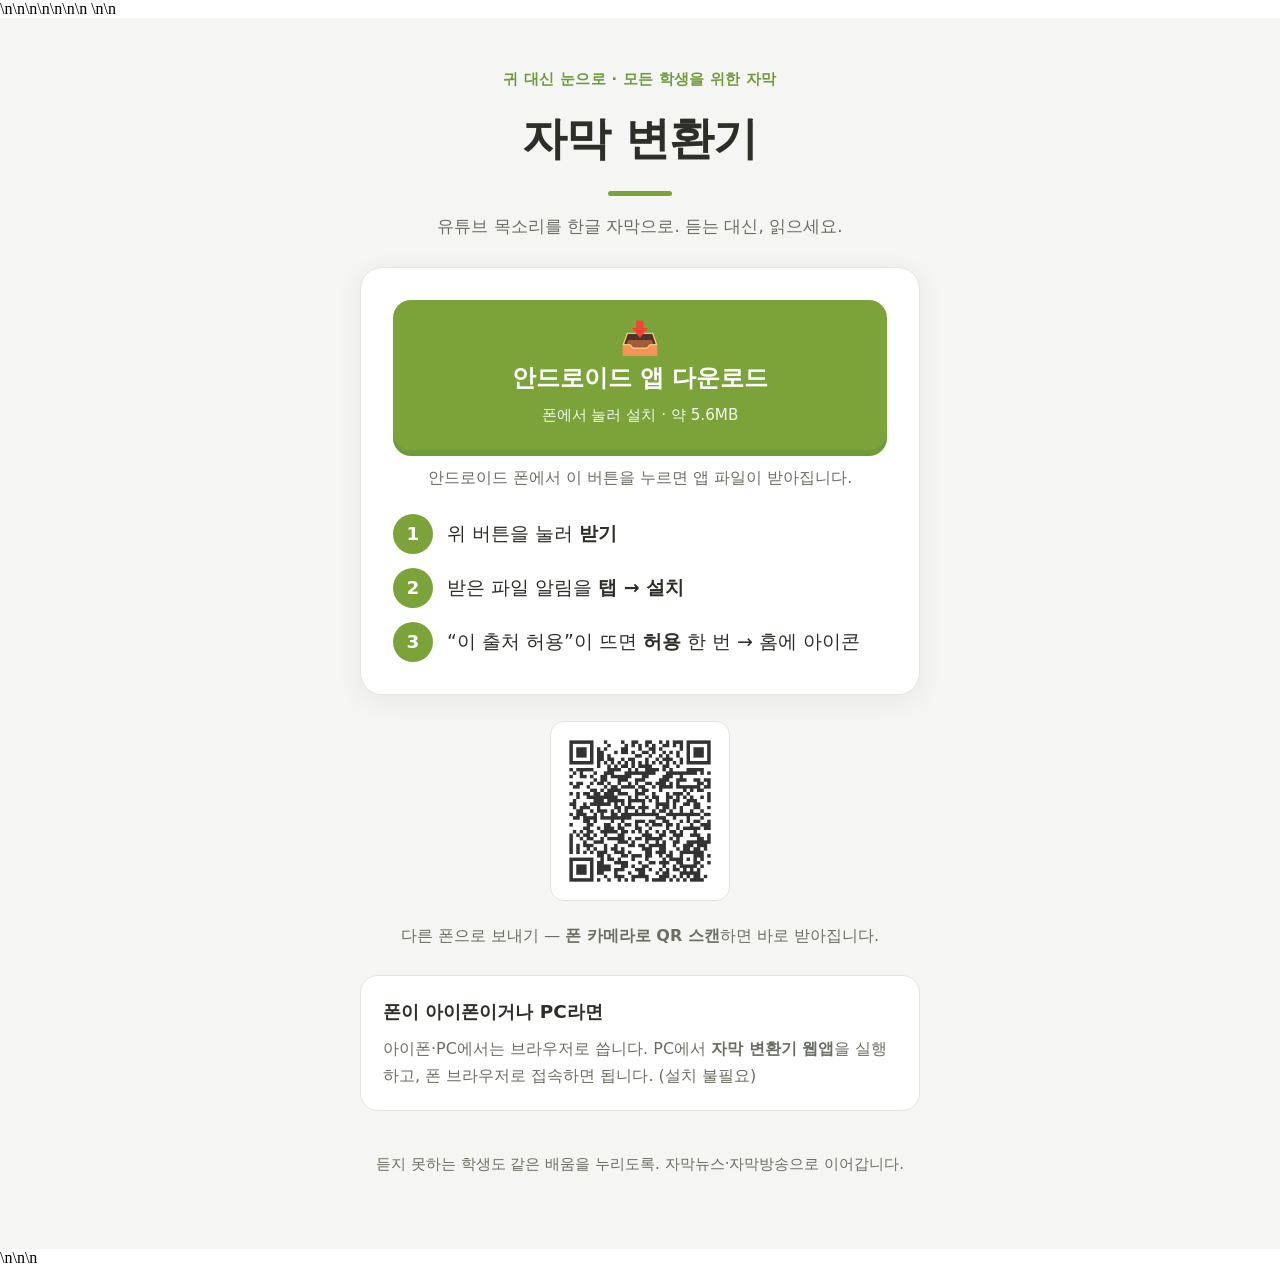
==== youtube-subtitle-converter/download.html @ 90a8859f "docs(subtitle-converter): accessible one-tap download landing page For students and disabled users w" ====
<!doctype html>\n<html lang="ko">\n<head>\n<meta charset="utf-8">\n<meta name="viewport" content="width=device-width, initial-scale=1">\n<title>자막 변환기 — 앱 다운로드</title>\n<meta name="theme-color" content="#88B04B">\n<style>
  :root{
    --bg:#F5F5F3; --card:#FFFFFF; --ink:#2C2E27; --muted:#6B6F63;
    --green:#7BA33A; --green-strong:#6F9A3B; --green-ink:#FFFFFF;
    --line:#E4E5DE; --ring:#3C5A16;
  }
  @media (prefers-color-scheme:dark){
    :root{ --bg:#181A15; --card:#22251D; --ink:#EDEFE6; --muted:#A6AB98;
      --green:#9FD24E; --green-strong:#B4E06A; --green-ink:#14210A;
      --line:#333829; --ring:#B4E06A; }
  }
  :root[data-theme="light"]{ --bg:#F5F5F3; --card:#FFFFFF; --ink:#2C2E27; --muted:#6B6F63;
    --green:#7BA33A; --green-strong:#6F9A3B; --green-ink:#FFFFFF; --line:#E4E5DE; --ring:#3C5A16; }
  :root[data-theme="dark"]{ --bg:#181A15; --card:#22251D; --ink:#EDEFE6; --muted:#A6AB98;
    --green:#9FD24E; --green-strong:#B4E06A; --green-ink:#14210A; --line:#333829; --ring:#B4E06A; }

  *{box-sizing:border-box}
  body{margin:0}
  .wrap{
    font-family:"Pretendard","Apple SD Gothic Neo","Malgun Gothic",system-ui,sans-serif;
    background:var(--bg); color:var(--ink); min-height:100vh;
    padding:clamp(20px,5vw,48px) 18px 56px;
    display:flex; flex-direction:column; align-items:center; gap:26px;
    font-size:19px; line-height:1.7; -webkit-font-smoothing:antialiased;
  }
  .hero{text-align:center; max-width:560px}
  .eyebrow{color:var(--green-strong); font-weight:700; letter-spacing:.02em;
    font-size:.92rem; margin:0 0 10px}
  .hero h1{font-size:clamp(2.1rem,7vw,2.8rem); margin:0; font-weight:800;
    letter-spacing:-.02em; text-wrap:balance}
  .hero h1::after{content:""; display:block; width:64px; height:5px;
    background:var(--green); border-radius:3px; margin:14px auto 0}
  .hero .sub{color:var(--muted); margin:16px 0 0; font-size:1.05rem}

  .card{width:100%; max-width:560px; background:var(--card);
    border:1px solid var(--line); border-radius:22px;
    padding:clamp(20px,5vw,32px); box-shadow:0 6px 28px rgba(0,0,0,.06)}

  .download{
    display:flex; flex-direction:column; align-items:center; gap:4px;
    text-decoration:none; background:var(--green); color:var(--green-ink);
    border-radius:18px; padding:22px 20px; min-height:112px; justify-content:center;
    box-shadow:0 6px 0 var(--green-strong); transition:transform .08s, box-shadow .08s;
  }
  .download:hover{filter:saturate(1.05)}
  .download:active{transform:translateY(4px); box-shadow:0 2px 0 var(--green-strong)}
  .download:focus-visible{outline:4px solid var(--ring); outline-offset:4px}
  .dl-emoji{font-size:2rem; line-height:1}
  .dl-main{font-size:1.5rem; font-weight:800}
  .dl-sub{font-size:.95rem; opacity:.92}
  .hint{text-align:center; color:var(--muted); margin:14px 0 0; font-size:1rem}

  .steps{list-style:none; margin:22px 0 0; padding:0; display:flex; flex-direction:column; gap:14px}
  .steps li{display:flex; align-items:center; gap:14px}
  .steps .n{flex:0 0 auto; width:40px; height:40px; border-radius:50%;
    background:var(--green); color:var(--green-ink); font-weight:800;
    display:grid; place-items:center; font-size:1.15rem}
  .steps b{font-weight:800}

  .qr{width:100%; max-width:560px; text-align:center; color:var(--muted)}
  .qr img{width:180px; height:180px; border-radius:14px; background:#fff; padding:8px;
    border:1px solid var(--line)}
  .qr p{margin:12px 0 0; font-size:1rem}

  .alt{width:100%; max-width:560px; background:var(--card); border:1px solid var(--line);
    border-radius:18px; padding:20px 22px}
  .alt h2{margin:0 0 8px; font-size:1.15rem}
  .alt p{margin:0; color:var(--muted); font-size:1rem}

  .foot{max-width:560px; text-align:center; color:var(--muted); font-size:.95rem}
  @media (prefers-reduced-motion:reduce){ .download{transition:none} }
</style>
</head>\n<body>\n<div class="wrap">
  <header class="hero">
    <p class="eyebrow">귀 대신 눈으로 · 모든 학생을 위한 자막</p>
    <h1>자막 변환기</h1>
    <p class="sub">유튜브 목소리를 한글 자막으로. 듣는 대신, 읽으세요.</p>
  </header>

  <main class="card" aria-label="앱 다운로드">
    <a class="download" href="https://github.com/rainbowww/skills/releases/download/android-latest/subtitle-converter.apk" aria-label="안드로이드 자막 변환기 앱 다운로드(APK)">
      <span class="dl-emoji" aria-hidden="true">📥</span>
      <span class="dl-main">안드로이드 앱 다운로드</span>
      <span class="dl-sub">폰에서 눌러 설치 · 약 5.6MB</span>
    </a>
    <p class="hint">안드로이드 폰에서 이 버튼을 누르면 앱 파일이 받아집니다.</p>

    <ol class="steps">
      <li><span class="n" aria-hidden="true">1</span><span>위 버튼을 눌러 <b>받기</b></span></li>
      <li><span class="n" aria-hidden="true">2</span><span>받은 파일 알림을 <b>탭 → 설치</b></span></li>
      <li><span class="n" aria-hidden="true">3</span><span>“이 출처 허용”이 뜨면 <b>허용</b> 한 번 → 홈에 아이콘</span></li>
    </ol>
  </main>

  <section class="qr" aria-label="다른 폰으로 보내기">
    <img src="[data-uri]" width="180" height="180"
         alt="자막 변환기 앱 다운로드 QR 코드" />
    <p>다른 폰으로 보내기 — <b>폰 카메라로 QR 스캔</b>하면 바로 받아집니다.</p>
  </section>

  <section class="alt" aria-label="다른 방법">
    <h2>폰이 아이폰이거나 PC라면</h2>
    <p>아이폰·PC에서는 브라우저로 씁니다. PC에서 <b>자막 변환기 웹앱</b>을 실행하고,
       폰 브라우저로 접속하면 됩니다. (설치 불필요)</p>
  </section>

  <footer class="foot">
    <p>듣지 못하는 학생도 같은 배움을 누리도록. 자막뉴스·자막방송으로 이어갑니다.</p>
  </footer>
</div>\n</body>\n</html>\n
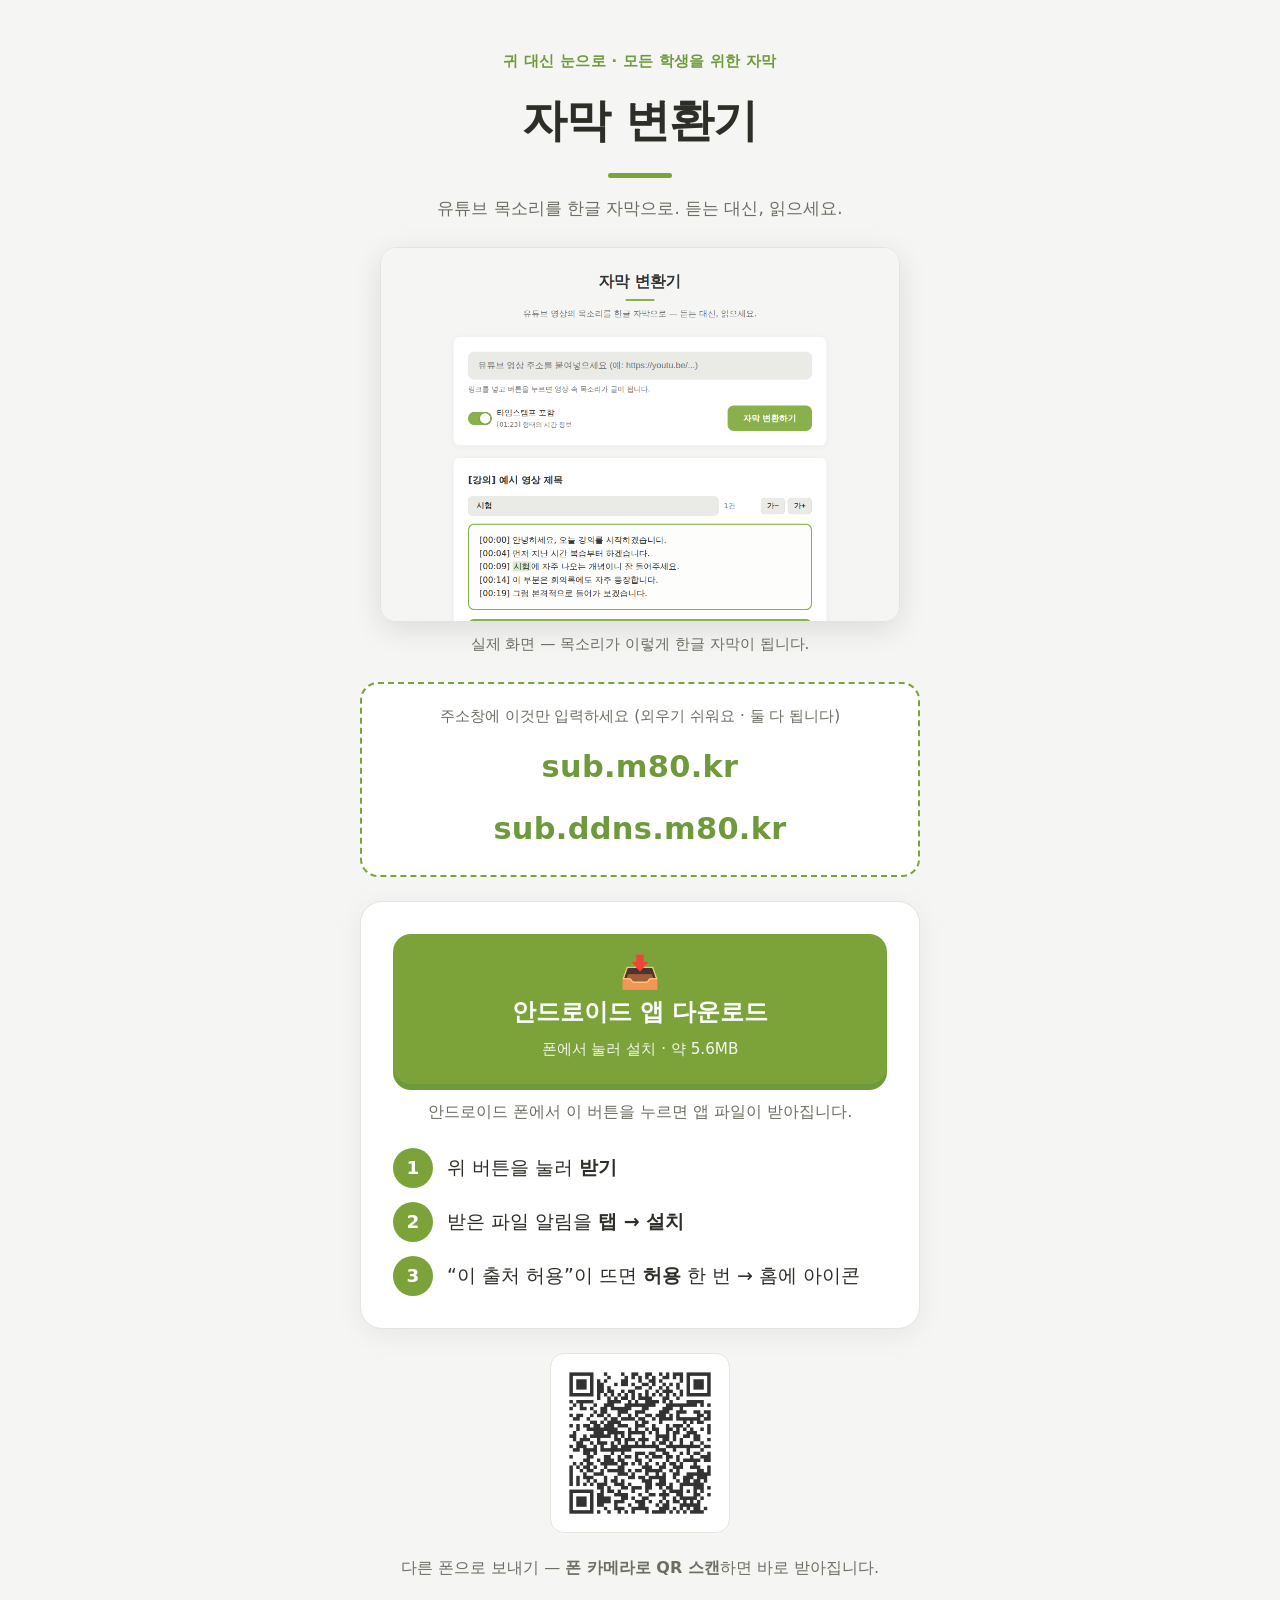
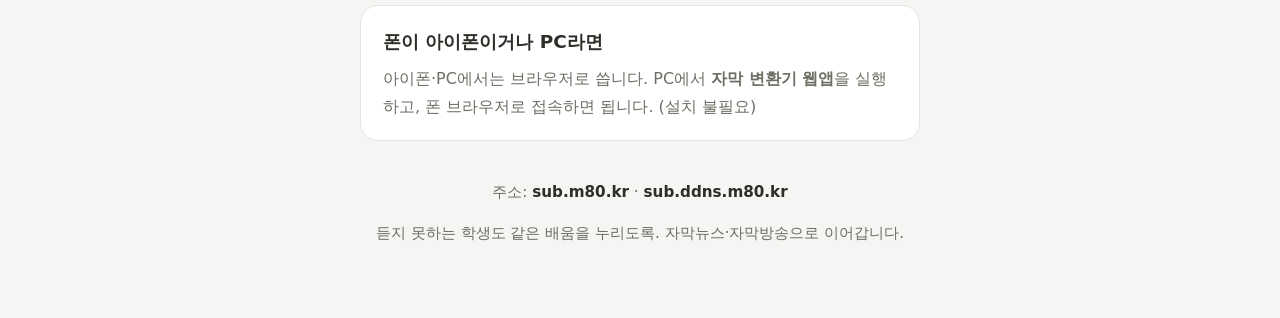
==== commit fece0900: "docs(subtitle-converter): download page — app preview + memorable short URLs Add a real app-screen p" ====
--- a/youtube-subtitle-converter/download.html
+++ b/youtube-subtitle-converter/download.html
@@ -1,81 +1,70 @@
-<!doctype html>\n<html lang="ko">\n<head>\n<meta charset="utf-8">\n<meta name="viewport" content="width=device-width, initial-scale=1">\n<title>자막 변환기 — 앱 다운로드</title>\n<meta name="theme-color" content="#88B04B">\n<style>
-  :root{
-    --bg:#F5F5F3; --card:#FFFFFF; --ink:#2C2E27; --muted:#6B6F63;
-    --green:#7BA33A; --green-strong:#6F9A3B; --green-ink:#FFFFFF;
-    --line:#E4E5DE; --ring:#3C5A16;
-  }
-  @media (prefers-color-scheme:dark){
-    :root{ --bg:#181A15; --card:#22251D; --ink:#EDEFE6; --muted:#A6AB98;
-      --green:#9FD24E; --green-strong:#B4E06A; --green-ink:#14210A;
-      --line:#333829; --ring:#B4E06A; }
-  }
-  :root[data-theme="light"]{ --bg:#F5F5F3; --card:#FFFFFF; --ink:#2C2E27; --muted:#6B6F63;
-    --green:#7BA33A; --green-strong:#6F9A3B; --green-ink:#FFFFFF; --line:#E4E5DE; --ring:#3C5A16; }
-  :root[data-theme="dark"]{ --bg:#181A15; --card:#22251D; --ink:#EDEFE6; --muted:#A6AB98;
-    --green:#9FD24E; --green-strong:#B4E06A; --green-ink:#14210A; --line:#333829; --ring:#B4E06A; }
-
-  *{box-sizing:border-box}
-  body{margin:0}
-  .wrap{
-    font-family:"Pretendard","Apple SD Gothic Neo","Malgun Gothic",system-ui,sans-serif;
-    background:var(--bg); color:var(--ink); min-height:100vh;
-    padding:clamp(20px,5vw,48px) 18px 56px;
-    display:flex; flex-direction:column; align-items:center; gap:26px;
-    font-size:19px; line-height:1.7; -webkit-font-smoothing:antialiased;
-  }
-  .hero{text-align:center; max-width:560px}
-  .eyebrow{color:var(--green-strong); font-weight:700; letter-spacing:.02em;
-    font-size:.92rem; margin:0 0 10px}
-  .hero h1{font-size:clamp(2.1rem,7vw,2.8rem); margin:0; font-weight:800;
-    letter-spacing:-.02em; text-wrap:balance}
-  .hero h1::after{content:""; display:block; width:64px; height:5px;
-    background:var(--green); border-radius:3px; margin:14px auto 0}
-  .hero .sub{color:var(--muted); margin:16px 0 0; font-size:1.05rem}
-
-  .card{width:100%; max-width:560px; background:var(--card);
-    border:1px solid var(--line); border-radius:22px;
-    padding:clamp(20px,5vw,32px); box-shadow:0 6px 28px rgba(0,0,0,.06)}
-
-  .download{
-    display:flex; flex-direction:column; align-items:center; gap:4px;
-    text-decoration:none; background:var(--green); color:var(--green-ink);
-    border-radius:18px; padding:22px 20px; min-height:112px; justify-content:center;
-    box-shadow:0 6px 0 var(--green-strong); transition:transform .08s, box-shadow .08s;
-  }
-  .download:hover{filter:saturate(1.05)}
-  .download:active{transform:translateY(4px); box-shadow:0 2px 0 var(--green-strong)}
-  .download:focus-visible{outline:4px solid var(--ring); outline-offset:4px}
-  .dl-emoji{font-size:2rem; line-height:1}
-  .dl-main{font-size:1.5rem; font-weight:800}
-  .dl-sub{font-size:.95rem; opacity:.92}
-  .hint{text-align:center; color:var(--muted); margin:14px 0 0; font-size:1rem}
-
-  .steps{list-style:none; margin:22px 0 0; padding:0; display:flex; flex-direction:column; gap:14px}
-  .steps li{display:flex; align-items:center; gap:14px}
-  .steps .n{flex:0 0 auto; width:40px; height:40px; border-radius:50%;
-    background:var(--green); color:var(--green-ink); font-weight:800;
-    display:grid; place-items:center; font-size:1.15rem}
+<!doctype html>
+<html lang="ko">
+<head>
+<meta charset="utf-8">
+<meta name="viewport" content="width=device-width, initial-scale=1">
+<title>자막 변환기 — 앱 다운로드 (sub.m80.kr)</title>
+<meta name="theme-color" content="#88B04B">
+<style>
+  :root{--bg:#F5F5F3;--card:#FFFFFF;--ink:#2C2E27;--muted:#6B6F63;--green:#7BA33A;--green-strong:#6F9A3B;--green-ink:#FFFFFF;--line:#E4E5DE;--ring:#3C5A16;}
+  @media (prefers-color-scheme:dark){:root{--bg:#181A15;--card:#22251D;--ink:#EDEFE6;--muted:#A6AB98;--green:#9FD24E;--green-strong:#B4E06A;--green-ink:#14210A;--line:#333829;--ring:#B4E06A;}}
+  :root[data-theme="light"]{--bg:#F5F5F3;--card:#FFFFFF;--ink:#2C2E27;--muted:#6B6F63;--green:#7BA33A;--green-strong:#6F9A3B;--green-ink:#FFFFFF;--line:#E4E5DE;--ring:#3C5A16;}
+  :root[data-theme="dark"]{--bg:#181A15;--card:#22251D;--ink:#EDEFE6;--muted:#A6AB98;--green:#9FD24E;--green-strong:#B4E06A;--green-ink:#14210A;--line:#333829;--ring:#B4E06A;}
+  *{box-sizing:border-box} body{margin:0}
+  .wrap{font-family:"Pretendard","Apple SD Gothic Neo","Malgun Gothic",system-ui,sans-serif;background:var(--bg);color:var(--ink);min-height:100vh;padding:clamp(20px,5vw,48px) 18px 56px;display:flex;flex-direction:column;align-items:center;gap:24px;font-size:19px;line-height:1.7;-webkit-font-smoothing:antialiased;}
+  .hero{text-align:center;max-width:560px}
+  .eyebrow{color:var(--green-strong);font-weight:700;letter-spacing:.02em;font-size:.92rem;margin:0 0 10px}
+  .hero h1{font-size:clamp(2.1rem,7vw,2.8rem);margin:0;font-weight:800;letter-spacing:-.02em;text-wrap:balance}
+  .hero h1::after{content:"";display:block;width:64px;height:5px;background:var(--green);border-radius:3px;margin:14px auto 0}
+  .hero .sub{color:var(--muted);margin:16px 0 0;font-size:1.05rem}
+  .preview{margin:0;width:100%;max-width:520px;text-align:center}
+  .preview img{width:100%;height:auto;border-radius:16px;border:1px solid var(--line);box-shadow:0 8px 30px rgba(0,0,0,.10);display:block}
+  .preview figcaption{color:var(--muted);font-size:.95rem;margin-top:10px}
+  .card{width:100%;max-width:560px;background:var(--card);border:1px solid var(--line);border-radius:22px;padding:clamp(20px,5vw,32px);box-shadow:0 6px 28px rgba(0,0,0,.06)}
+  .download{display:flex;flex-direction:column;align-items:center;gap:4px;text-decoration:none;background:var(--green);color:var(--green-ink);border-radius:18px;padding:22px 20px;min-height:112px;justify-content:center;box-shadow:0 6px 0 var(--green-strong);transition:transform .08s,box-shadow .08s}
+  .download:hover{filter:saturate(1.05)} .download:active{transform:translateY(4px);box-shadow:0 2px 0 var(--green-strong)}
+  .download:focus-visible{outline:4px solid var(--ring);outline-offset:4px}
+  .dl-emoji{font-size:2rem;line-height:1} .dl-main{font-size:1.5rem;font-weight:800} .dl-sub{font-size:.95rem;opacity:.92}
+  .hint{text-align:center;color:var(--muted);margin:14px 0 0;font-size:1rem}
+  .steps{list-style:none;margin:22px 0 0;padding:0;display:flex;flex-direction:column;gap:14px}
+  .steps li{display:flex;align-items:center;gap:14px}
+  .steps .n{flex:0 0 auto;width:40px;height:40px;border-radius:50%;background:var(--green);color:var(--green-ink);font-weight:800;display:grid;place-items:center;font-size:1.15rem}
   .steps b{font-weight:800}
-
-  .qr{width:100%; max-width:560px; text-align:center; color:var(--muted)}
-  .qr img{width:180px; height:180px; border-radius:14px; background:#fff; padding:8px;
-    border:1px solid var(--line)}
-  .qr p{margin:12px 0 0; font-size:1rem}
-
-  .alt{width:100%; max-width:560px; background:var(--card); border:1px solid var(--line);
-    border-radius:18px; padding:20px 22px}
-  .alt h2{margin:0 0 8px; font-size:1.15rem}
-  .alt p{margin:0; color:var(--muted); font-size:1rem}
-
-  .foot{max-width:560px; text-align:center; color:var(--muted); font-size:.95rem}
-  @media (prefers-reduced-motion:reduce){ .download{transition:none} }
+  .qr{width:100%;max-width:560px;text-align:center;color:var(--muted)}
+  .qr img{width:180px;height:180px;border-radius:14px;background:#fff;padding:8px;border:1px solid var(--line)}
+  .qr p{margin:12px 0 0;font-size:1rem}
+  .alt{width:100%;max-width:560px;background:var(--card);border:1px solid var(--line);border-radius:18px;padding:20px 22px}
+  .alt h2{margin:0 0 8px;font-size:1.15rem} .alt p{margin:0;color:var(--muted);font-size:1rem}
+  .addr{width:100%;max-width:560px;text-align:center;background:var(--card);border:2px dashed var(--green);border-radius:18px;padding:20px}
+  .addr-label{margin:0 0 12px;color:var(--muted);font-size:.95rem}
+  .addr-list{display:flex;flex-direction:column;gap:10px;align-items:center}
+  .addr-link{display:inline-block;font-size:clamp(1.35rem,6vw,1.9rem);font-weight:800;color:var(--green-strong);text-decoration:none;letter-spacing:.01em;word-break:break-all}
+  .addr-link:focus-visible{outline:4px solid var(--ring);outline-offset:4px;border-radius:6px}
+  .foot{max-width:560px;text-align:center;color:var(--muted);font-size:.95rem}
+  .foot b{color:var(--ink)}
+  @media (prefers-reduced-motion:reduce){.download{transition:none}}
 </style>
-</head>\n<body>\n<div class="wrap">
+</head>
+<body>
+<div class="wrap">
   <header class="hero">
     <p class="eyebrow">귀 대신 눈으로 · 모든 학생을 위한 자막</p>
     <h1>자막 변환기</h1>
     <p class="sub">유튜브 목소리를 한글 자막으로. 듣는 대신, 읽으세요.</p>
   </header>
+
+  <figure class="preview">
+    <img src="[data-uri]" alt="자막 변환기 실제 화면 — 타임스탬프가 붙은 한글 자막 미리보기" />
+    <figcaption>실제 화면 — 목소리가 이렇게 한글 자막이 됩니다.</figcaption>
+  </figure>
+
+  <section class="addr" aria-label="다운로드 짧은 주소">
+    <p class="addr-label">주소창에 이것만 입력하세요 (외우기 쉬워요 · 둘 다 됩니다)</p>
+    <div class="addr-list">
+      <a class="addr-link" href="http://sub.m80.kr">sub.m80.kr</a>
+      <a class="addr-link" href="http://sub.ddns.m80.kr">sub.ddns.m80.kr</a>
+    </div>
+  </section>
 
   <main class="card" aria-label="앱 다운로드">
     <a class="download" href="https://github.com/rainbowww/skills/releases/download/android-latest/subtitle-converter.apk" aria-label="안드로이드 자막 변환기 앱 다운로드(APK)">
@@ -84,7 +73,6 @@
       <span class="dl-sub">폰에서 눌러 설치 · 약 5.6MB</span>
     </a>
     <p class="hint">안드로이드 폰에서 이 버튼을 누르면 앱 파일이 받아집니다.</p>
-
     <ol class="steps">
       <li><span class="n" aria-hidden="true">1</span><span>위 버튼을 눌러 <b>받기</b></span></li>
       <li><span class="n" aria-hidden="true">2</span><span>받은 파일 알림을 <b>탭 → 설치</b></span></li>
@@ -93,8 +81,7 @@
   </main>
 
   <section class="qr" aria-label="다른 폰으로 보내기">
-    <img src="[data-uri]" width="180" height="180"
-         alt="자막 변환기 앱 다운로드 QR 코드" />
+    <img src="[data-uri]" width="180" height="180" alt="자막 변환기 앱 다운로드 QR 코드" />
     <p>다른 폰으로 보내기 — <b>폰 카메라로 QR 스캔</b>하면 바로 받아집니다.</p>
   </section>
 
@@ -105,6 +92,9 @@
   </section>
 
   <footer class="foot">
+    <p>주소: <b>sub.m80.kr</b> · <b>sub.ddns.m80.kr</b></p>
     <p>듣지 못하는 학생도 같은 배움을 누리도록. 자막뉴스·자막방송으로 이어갑니다.</p>
   </footer>
-</div>\n</body>\n</html>\n+</div>
+</body>
+</html>
